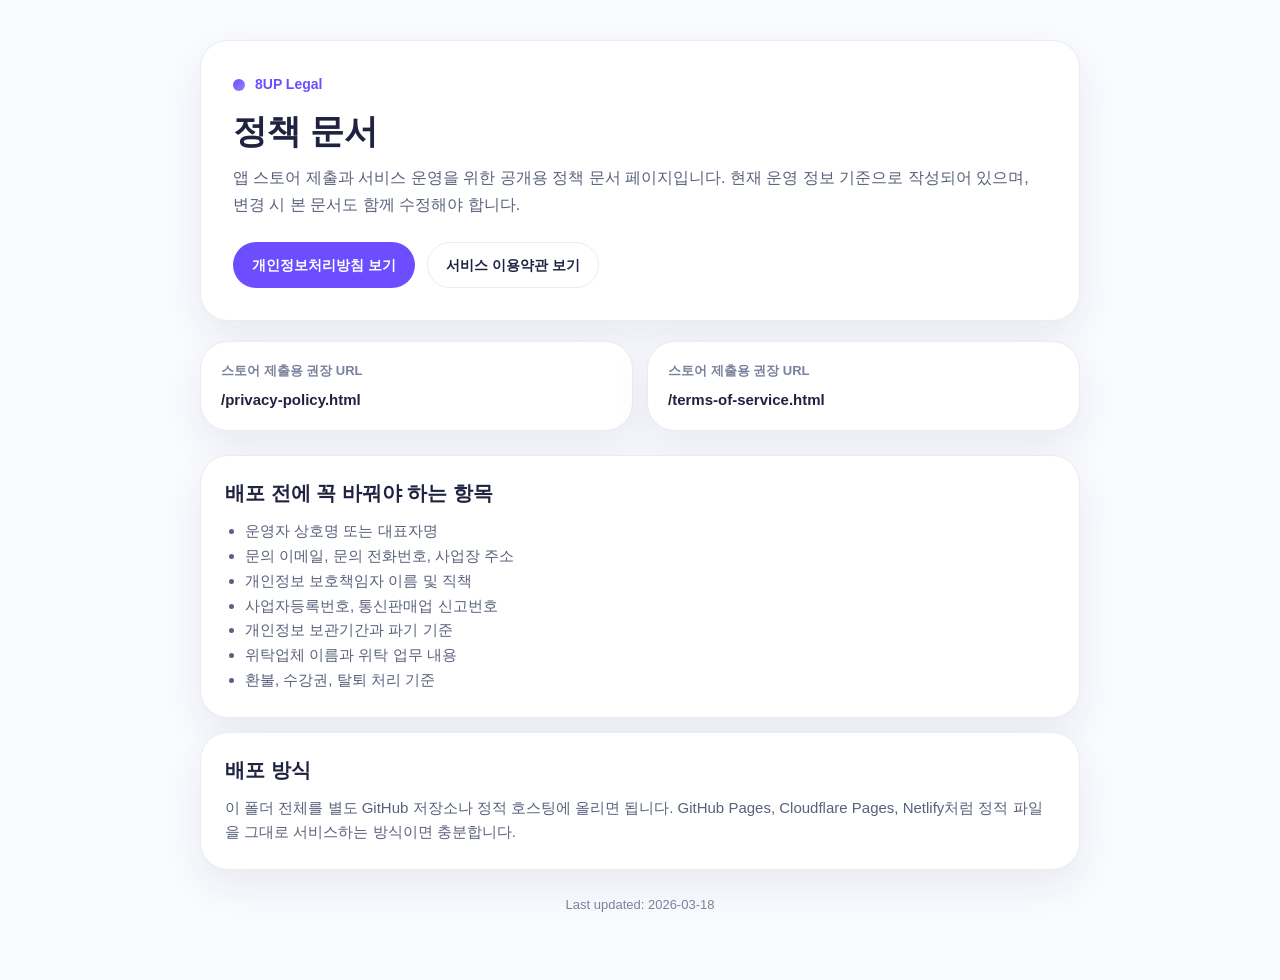
==== index.html @ 7ec34a20 "first init" ====
<!doctype html>
<html lang="ko">
  <head>
    <meta charset="utf-8" />
    <meta name="viewport" content="width=device-width, initial-scale=1" />
    <title>8UP 정책 문서</title>
    <link rel="stylesheet" href="./styles.css" />
  </head>
  <body>
    <main class="shell">
      <section class="hero">
        <div class="brand">
          <span class="brand-mark"></span>
          <span>8UP Legal</span>
        </div>
        <h1>정책 문서</h1>
        <p class="summary">
          앱 스토어 제출과 서비스 운영을 위한 공개용 정책 문서 페이지입니다.
          현재 운영 정보 기준으로 작성되어 있으며, 변경 시 본 문서도 함께 수정해야 합니다.
        </div>
        <div class="link-row">
          <a class="button-link primary" href="./privacy-policy.html"
            >개인정보처리방침 보기</a
          >
          <a class="button-link" href="./terms-of-service.html"
            >서비스 이용약관 보기</a
          >
        </div>
      </section>

      <div class="info-grid">
        <article class="card">
          <p class="card-label">스토어 제출용 권장 URL</p>
          <p class="card-value">/privacy-policy.html</p>
        </article>
        <article class="card">
          <p class="card-label">스토어 제출용 권장 URL</p>
          <p class="card-value">/terms-of-service.html</p>
        </article>
      </div>

      <section class="section-list">
        <article class="section">
          <h2>배포 전에 꼭 바꿔야 하는 항목</h2>
          <ul>
            <li>운영자 상호명 또는 대표자명</li>
            <li>문의 이메일, 문의 전화번호, 사업장 주소</li>
            <li>개인정보 보호책임자 이름 및 직책</li>
            <li>사업자등록번호, 통신판매업 신고번호</li>
            <li>개인정보 보관기간과 파기 기준</li>
            <li>위탁업체 이름과 위탁 업무 내용</li>
            <li>환불, 수강권, 탈퇴 처리 기준</li>
          </ul>
        </article>

        <article class="section">
          <h2>배포 방식</h2>
          <p>
            이 폴더 전체를 별도 GitHub 저장소나 정적 호스팅에 올리면 됩니다.
            GitHub Pages, Cloudflare Pages, Netlify처럼 정적 파일을 그대로 서비스하는
            방식이면 충분합니다.
          </p>
        </article>
      </section>

      <p class="footer">Last updated: 2026-03-18</p>
    </main>
  </body>
</html>
---- styles.css ----
:root {
  --primary: #6c4dff;
  --primary-soft: #f4f1ff;
  --title: #1f2340;
  --body: #59617c;
  --subtle: #7b819c;
  --surface: #ffffff;
  --background: #fafbff;
  --border: #e9ecf4;
  --warning-bg: #fff4e8;
  --warning-fg: #f4a340;
  --shadow: 0 16px 40px rgba(31, 35, 64, 0.08);
}

* {
  box-sizing: border-box;
}

html,
body {
  margin: 0;
  padding: 0;
  background: var(--background);
  color: var(--body);
  font-family:
    -apple-system, BlinkMacSystemFont, "Apple SD Gothic Neo", "Noto Sans KR",
    "Segoe UI", sans-serif;
  line-height: 1.65;
}

body {
  padding: 40px 20px 64px;
}

.shell {
  max-width: 880px;
  margin: 0 auto;
}

.hero,
.card,
.section {
  background: var(--surface);
  border: 1px solid var(--border);
  border-radius: 28px;
  box-shadow: var(--shadow);
}

.hero {
  padding: 32px;
  margin-bottom: 20px;
}

.brand {
  display: inline-flex;
  align-items: center;
  gap: 10px;
  margin-bottom: 14px;
  font-size: 14px;
  font-weight: 700;
  color: var(--primary);
}

.brand-mark {
  width: 12px;
  height: 12px;
  border-radius: 999px;
  background: linear-gradient(135deg, var(--primary), #9b83ff);
}

h1 {
  margin: 0;
  color: var(--title);
  font-size: 34px;
  line-height: 1.2;
  font-weight: 800;
}

.summary {
  margin: 14px 0 0;
  font-size: 16px;
}

.meta-row {
  display: flex;
  flex-wrap: wrap;
  gap: 10px;
  margin-top: 18px;
}

.meta-pill {
  display: inline-flex;
  align-items: center;
  min-height: 36px;
  padding: 8px 14px;
  border-radius: 999px;
  background: var(--primary-soft);
  color: var(--primary);
  font-size: 13px;
  font-weight: 700;
}

.warning {
  margin-top: 18px;
  padding: 14px 16px;
  border-radius: 18px;
  background: var(--warning-bg);
  color: var(--warning-fg);
  font-size: 14px;
  font-weight: 700;
}

.info-grid {
  display: grid;
  grid-template-columns: repeat(2, minmax(0, 1fr));
  gap: 14px;
  margin: 20px 0 24px;
}

.card {
  padding: 18px 20px;
}

.card-label {
  margin: 0 0 6px;
  color: var(--subtle);
  font-size: 13px;
  font-weight: 700;
}

.card-value {
  margin: 0;
  color: var(--title);
  font-size: 15px;
  font-weight: 700;
}

.placeholder {
  color: var(--warning-fg);
  font-weight: 800;
}

.section-list {
  display: grid;
  gap: 14px;
}

.section {
  padding: 24px;
}

h2 {
  margin: 0 0 12px;
  color: var(--title);
  font-size: 20px;
  line-height: 1.35;
  font-weight: 800;
}

p,
li {
  margin: 0;
  font-size: 15px;
}

ul {
  margin: 0;
  padding-left: 20px;
}

ul + p,
p + ul,
p + p {
  margin-top: 10px;
}

.link-row {
  display: flex;
  flex-wrap: wrap;
  gap: 12px;
  margin-top: 24px;
}

.button-link {
  display: inline-flex;
  align-items: center;
  justify-content: center;
  min-height: 46px;
  padding: 0 18px;
  border-radius: 999px;
  border: 1px solid var(--border);
  background: var(--surface);
  color: var(--title);
  font-size: 14px;
  font-weight: 700;
  text-decoration: none;
}

.button-link.primary {
  border-color: transparent;
  background: var(--primary);
  color: #fff;
}

.footer {
  margin-top: 24px;
  color: var(--subtle);
  font-size: 13px;
  text-align: center;
}

@media (max-width: 720px) {
  body {
    padding: 20px 14px 40px;
  }

  .hero,
  .section {
    padding: 22px;
    border-radius: 24px;
  }

  h1 {
    font-size: 28px;
  }

  .info-grid {
    grid-template-columns: 1fr;
  }
}
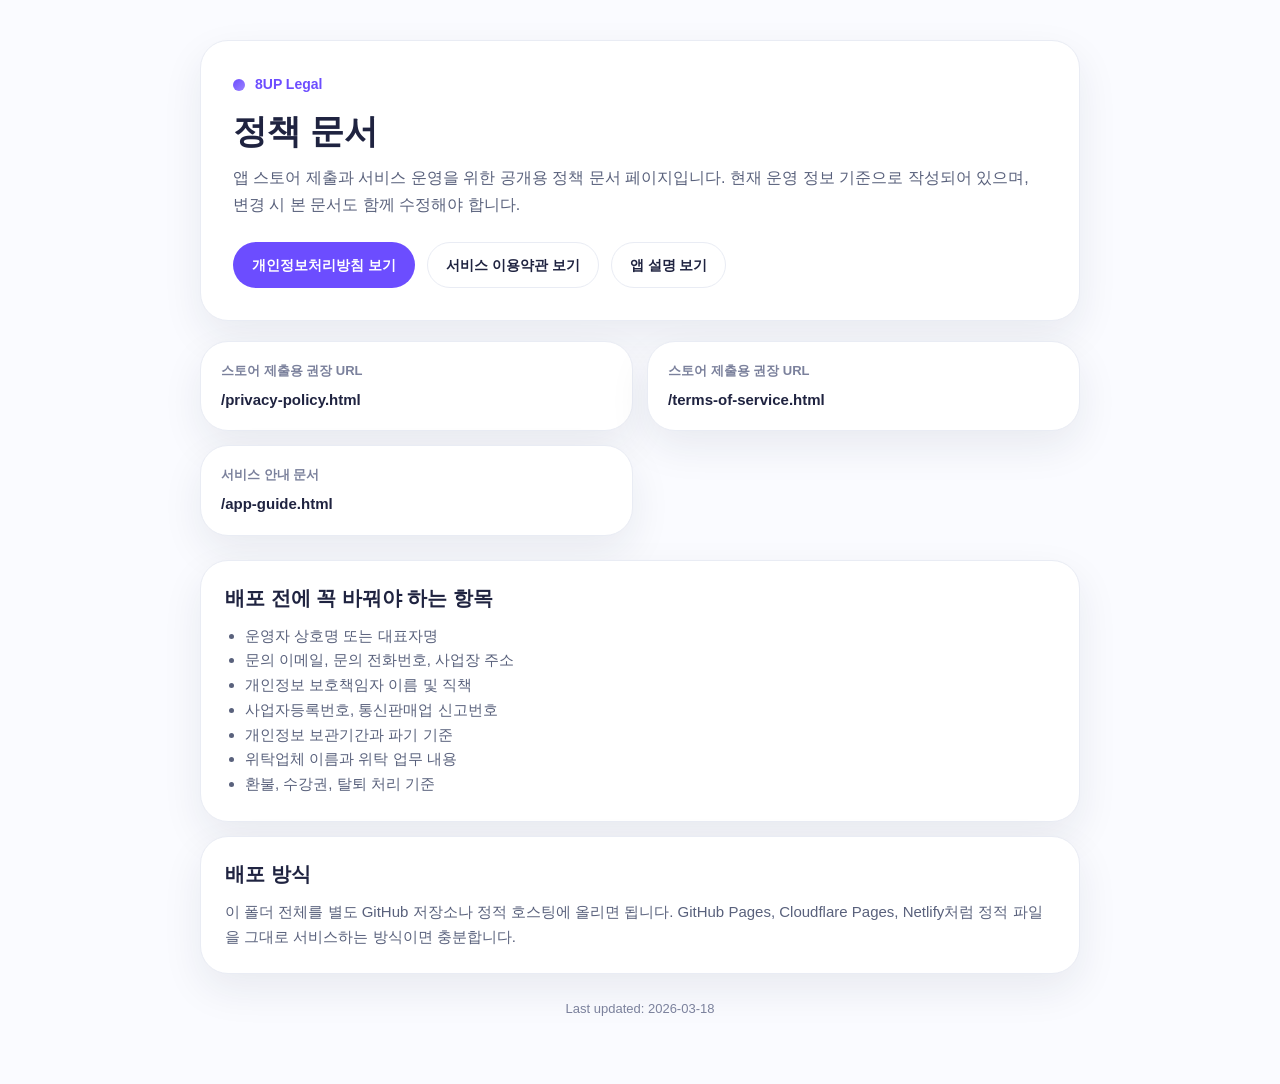
==== commit 67f6c221: "added app-guide" ====
--- a/index.html
+++ b/index.html
@@ -25,6 +25,7 @@
           <a class="button-link" href="./terms-of-service.html"
             >서비스 이용약관 보기</a
           >
+          <a class="button-link" href="./app-guide.html">앱 설명 보기</a>
         </div>
       </section>
 
@@ -36,6 +37,10 @@
         <article class="card">
           <p class="card-label">스토어 제출용 권장 URL</p>
           <p class="card-value">/terms-of-service.html</p>
+        </article>
+        <article class="card">
+          <p class="card-label">서비스 안내 문서</p>
+          <p class="card-value">/app-guide.html</p>
         </article>
       </div>
 
